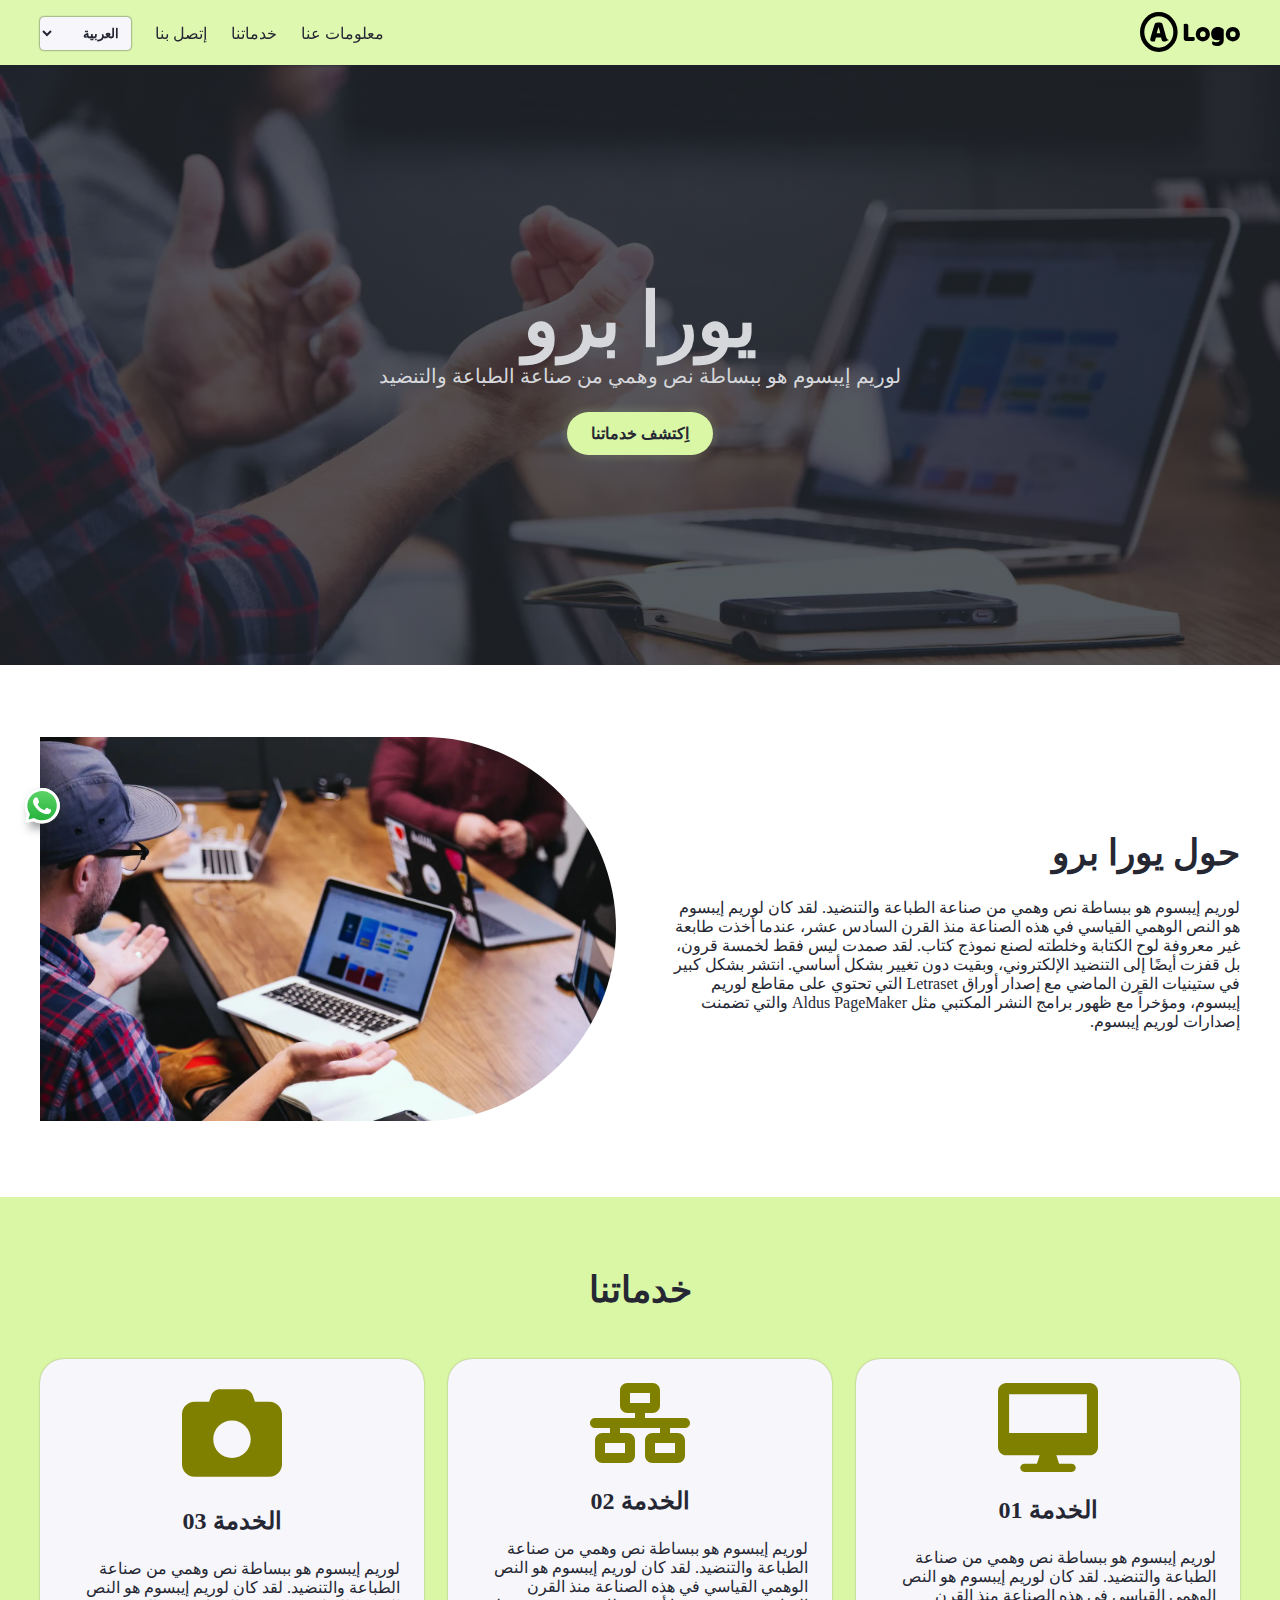
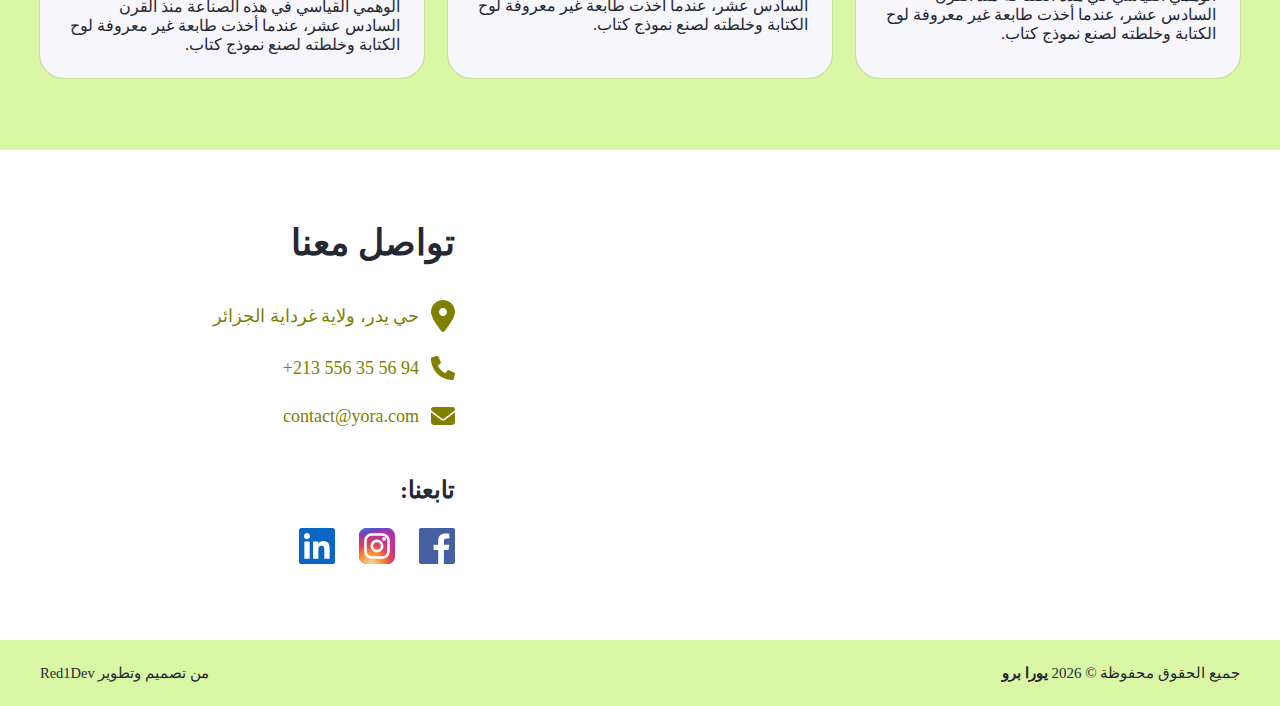
==== ar.html @ f38a099e "setup base tag" ====
<!DOCTYPE html>
<html lang="ar" dir="rtl">
<head>
  <meta charset="UTF-8">
  <base href="https://red1code.github.io/yora-website/">
  <meta name="viewport" content="width=device-width, initial-scale=1.0">
  <meta name="description" content="Yora Pro digital agency official website">
  <link rel="shortcut icon" href="../assets/construction-favicon.svg" type="image/x-icon">
  <link rel="stylesheet" href="../styles/main.css">
  <script src="../js/scripts.js" defer></script>
  <title>يورا برو - وكالة رقمية</title>
</head>
<body>
  
  <header>
    <div class="inside-container">
      <div class="logo">
        <a href="/yora-website/">
          <img src="../assets/logo-placeholder.svg" alt="شعار يورا برو">
        </a>
      </div>
      <nav id="desktopMenu">
        <ul class="rtl">
          <li><a href="#about">معلومات عنا</a></li>
          <li><a href="#services">خدماتنا</a></li>
          <li><a href="#contact">إتصل بنا</a></li>
        </ul>
      </nav>
      <select name="lang" id="lang" onchange="changeLanguage(event)">
        <option value="fr">Français</option>
        <option selected value="ar">العربية</option>
      </select>
      <button type="button" id="toggleMenuBtn" onclick="toggleMobileMenu()">
        <img src="../assets/align-justify.svg" width="20" 
            id="toggleMenu" alt="إيقونة إظهار القائمة">
      </button>
    </div>
  </header>

  <nav id="mobileMenu" class="hide-mobile-menu">
    <ul>
      <li><a href="#about">معلومات عنا</a></li>
      <li><a href="#services">خدماتنا</a></li>
      <li><a href="#contact">إتصل بنا</a></li>
    </ul>
  </nav>

  <main>
    <section class="hero" id="hero">
      <div class="inside-container">
        <h1 id="">يورا برو</h1>
        <p>لوريم إيبسوم هو ببساطة نص وهمي من صناعة الطباعة والتنضيد</p>
        <a href="#services" class="services-CTA-btn">اِكتشف خدماتنا</a>
      </div>
    </section> <!-- hero section END -->
    
    <section class="about" id="about">
      <div class="inside-container">
        <div class="details">
          <h2>حول يورا برو</h2>
          <p>لوريم إيبسوم هو ببساطة نص وهمي من صناعة الطباعة والتنضيد. لقد كان لوريم إيبسوم هو النص الوهمي القياسي في هذه الصناعة منذ القرن السادس عشر، عندما أخذت طابعة غير معروفة لوح الكتابة وخلطته لصنع نموذج كتاب. لقد صمدت ليس فقط لخمسة قرون، بل قفزت أيضًا إلى التنضيد الإلكتروني، وبقيت دون تغيير بشكل أساسي. انتشر بشكل كبير في ستينيات القرن الماضي مع إصدار أوراق Letraset التي تحتوي على مقاطع لوريم إيبسوم، ومؤخراً مع ظهور برامج النشر المكتبي مثل Aldus PageMaker والتي تضمنت إصدارات لوريم إيبسوم.</p>
        </div>
        <div class="picture">
          <img src="../assets/about-photo.webp" class="rtl" alt="الصورة المرفقة بقسم حول يورا برو">
        </div>
      </div>
    </section> <!-- about section END -->

    <section class="services" id="services">
      <div class="inside-container">
        <h2 class="title">خدماتنا</h2>
        <div class="carts">
          <div class="cart">
            <img src="../assets/desktop.svg" alt="الصورة التوضيحية بالخدمة 01">
            <h3>الخدمة 01</h3>
            <p>لوريم إيبسوم هو ببساطة نص وهمي من صناعة الطباعة والتنضيد. لقد كان لوريم إيبسوم هو النص الوهمي القياسي في هذه الصناعة منذ القرن السادس عشر، عندما أخذت طابعة غير معروفة لوح الكتابة وخلطته لصنع نموذج كتاب.</p>
          </div>
          <div class="cart">
            <img src="../assets/network-wired.svg" alt="الصورة التوضيحية بالخدمة 02">
            <h3>الخدمة 02</h3>
            <p>لوريم إيبسوم هو ببساطة نص وهمي من صناعة الطباعة والتنضيد. لقد كان لوريم إيبسوم هو النص الوهمي القياسي في هذه الصناعة منذ القرن السادس عشر، عندما أخذت طابعة غير معروفة لوح الكتابة وخلطته لصنع نموذج كتاب.</p>
          </div>
          <div class="cart">
            <img src="../assets/camera.svg" alt="الصورة التوضيحية بالخدمة 03">
            <h3>الخدمة 03</h3>
            <p>لوريم إيبسوم هو ببساطة نص وهمي من صناعة الطباعة والتنضيد. لقد كان لوريم إيبسوم هو النص الوهمي القياسي في هذه الصناعة منذ القرن السادس عشر، عندما أخذت طابعة غير معروفة لوح الكتابة وخلطته لصنع نموذج كتاب.</p>
          </div>
        </div>
      </div>
    </section> <!-- services section END -->

    <section class="contact" id="contact">
      <div class="inside-container">
        <div class="map" id="map">
          <iframe src="https://www.google.com/maps/embed?pb=!1m18!1m12!1m3!1d3365.747661984055!2d3.694368610875288!3d32.47944047368013!2m3!1f0!2f0!3f0!3m2!1i1024!2i768!4f13.1!3m3!1m2!1s0x126429f1601f3d0f%3A0xca1d050fa0793e!2sYora%20Pro!5e0!3m2!1sen!2sdz!4v1700828442137!5m2!1sen!2sdz" width="100%" height="100%" style="border:0;" allowfullscreen="" loading="lazy" referrerpolicy="no-referrer-when-downgrade"></iframe>
        </div>
        <div class="details">
          <div class="details-inner">
            <h2 class="title">تواصل معنا</h2>
            <div class="adresse info">
              <img src="../assets/location-dot.svg" width="24" alt="إيقونة الموقع">
              <span>حي يدر، ولاية غرداية الجزائر</span>
            </div>
            <div class="phone info">
              <img src="../assets/phone.svg" width="24" alt="إيقونة الهاتف">
              <span dir="ltr">+213 556 35 56 94</span>
            </div>
            <div class="email info">
              <img src="../assets/envelope.svg" width="24" alt="إيقونة الإيمايل">
              <span>contact@yora.com</span>
            </div>
            <div class="follow-us">
              <h3>تابعنا:</h3>
              <div class="sm-icons">
                <a href="#">
                  <img src="../assets/facebook-icon.svg" width="36" 
                      alt="إيقونة الفيسبوك">
                </a>
                <a href="#">
                  <img src="../assets/instagram-icon.svg" width="36" 
                      alt="إيقونة الإنستجرام">
                </a>
                <a href="#">
                  <img src="../assets/linkedin-icon.svg" width="36" 
                      alt="إيقونة لينكدين">
                </a>
              </div>
            </div>
          </div>
        </div>
      </div>
    </section> <!-- contact section END -->
  </main>

  <footer>
    <div class="inside-container">
      <p class="rights">جميع الحقوق محفوظة © <span id="year"></span> <b>يورا برو</b></p>
      <p class="developed-by">من تصميم وتطوير 
        <b><a href="https://github.com/red1code" target="_blank"> Red1Dev</a></b>
      </p>
    </div>
  </footer>

  <a id="goTop" onclick="scrollToTop()" title="إذهب للأعلى">
    <img src="../assets/go-to-top.svg" width="36" height="100%" alt="إيقونة الذهاب للأعلى">
  </a>

  <a id="whatsapp" href="https://wa.me/+213556355694" target="_blank" 
    title="دردش معنا على الواتساب">
    <img src="../assets/whatsapp-icon.svg" width="36" alt="إيقونة الواتساب">
  </a>
</body>
</html>
---- styles/main.css ----
* {
  margin: 0;
  padding: 0;
  box-sizing: border-box;
}

html {
  scroll-behavior: smooth;
}

body {
  min-width: 300px;
  min-height: 100dvh;
  color: #252733;
}

ul,
ol,
li {
  list-style: none;
  color: inherit;
}

a {
  text-decoration: none;
  color: inherit;
}

button {
  outline: none;
  background: transparent;
  border: none;
  color: inherit;
  font-weight: 600;
  padding: 12px 24px;
  cursor: pointer;
}

button:hover {
  filter: brightness(0.9);
}

img {
  max-width: 100%;
}

main {
  position: relative;
}

section {
  padding: 72px 24px;
}

.inside-container {
  max-width: 1200px;
  margin-inline: auto;
}
.inside-container h2 {
  font-size: 36px;
}
.inside-container h3 {
  font-size: 24px;
}

.show-mobile-menu {
  transform: scaleY(1);
  transform-origin: top;
  transition: transform 0.3s ease;
}

.hide-mobile-menu {
  transform: scaleY(0);
  transform-origin: top;
  transition: transform 0.3s ease;
}

#goTop {
  position: fixed;
  bottom: 72px;
  right: 24px;
  z-index: 100;
  cursor: pointer;
  opacity: 0.85;
  border-radius: 50%;
  padding: 0;
  height: max-content;
}
#goTop:hover {
  opacity: 1;
}

#whatsapp {
  position: fixed;
  bottom: 72px;
  left: 24px;
  z-index: 100;
}
#whatsapp:hover {
  filter: brightness(1.1);
}
#whatsapp img {
  -webkit-filter: drop-shadow(5px 5px 5px rgba(33, 37, 43, 0.5));
  filter: drop-shadow(5px 5px 5px rgba(33, 37, 43, 0.5));
}

header {
  height: 65px;
  position: -webkit-sticky;
  position: sticky;
  top: 0;
  padding: 12px 24px;
  background-color: rgba(218, 247, 166, 0.9);
  box-shadow: 0 0 3px 0 #21252B;
  -webkit-box-shadow: 0 0 3px 0 #21252B;
  -moz-box-shadow: 0 0 3px 0 #21252B;
  z-index: 100;
}
header .inside-container {
  display: flex;
  justify-content: space-between;
  align-items: center;
}
header .inside-container .logo {
  max-width: 100px;
  height: max-content;
}
header .inside-container .logo img {
  width: 100%;
}
header .inside-container nav {
  flex: 1;
  margin: 0 24px;
}
header .inside-container nav ul {
  display: flex;
  gap: 24px;
}
header .inside-container nav ul.ltr {
  float: right;
}
header .inside-container nav ul.rtl {
  float: left;
}
header .inside-container nav ul li {
  font-weight: 500;
}
header .inside-container nav ul li:hover {
  color: #808000;
}
header .inside-container select#lang {
  outline: none;
  padding: 8px;
  color: #252733;
  background-color: #F6F6FB;
  font-weight: 600;
  cursor: pointer;
  border: none;
  border-radius: 4px;
  box-shadow: 0 0 2px 0 #21252B;
  -webkit-box-shadow: 0 0 2px 0 #21252B;
  -moz-box-shadow: 0 0 2px 0 #21252B;
}
header .inside-container select#lang:hover {
  filter: brightness(0.9);
}
header .inside-container button {
  padding: 0;
  display: none;
}

#mobileMenu {
  position: fixed;
  top: 65px;
  width: 100%;
  padding: 24px;
  background-color: rgba(246, 246, 251, 0.9);
  box-shadow: 0 0 1px 0 #21252B;
  z-index: 90;
}
#mobileMenu ul {
  display: flex;
  flex-direction: column;
  gap: 24px;
  font-weight: 500;
  color: #252733;
}
#mobileMenu ul li:hover {
  color: #808000;
  transition: 0.3s;
}

section#hero {
  min-height: 600px;
  background: linear-gradient(rgba(33, 37, 43, 0.75), rgba(33, 37, 43, 0.75)), url(../assets/hero-background.webp);
  background-size: cover;
  background-position: center;
  display: flex;
  justify-content: center;
  align-items: center;
}
section#hero .inside-container {
  display: flex;
  flex-direction: column;
  align-items: center;
  color: #D5D7DB;
  text-align: center;
}
section#hero .inside-container h1 {
  font-size: 75px;
}
section#hero .inside-container p {
  font-size: 20px;
  margin-bottom: 24px;
}
section#hero .inside-container a.services-CTA-btn {
  display: block;
  width: max-content;
  padding: 12px 24px;
  background-color: #DAF7A6;
  color: #252733;
  border-radius: 50px;
  font-size: 16px;
  font-weight: 600;
  box-shadow: 0px 0px 5px 5px rgba(218, 247, 166, 0.1);
  -webkit-box-shadow: 0px 0px 5px 5px rgba(218, 247, 166, 0.1);
  -moz-box-shadow: 0px 0px 5px 5px rgba(218, 247, 166, 0.1);
}
section#hero .inside-container a.services-CTA-btn:hover {
  background-color: #fff;
  transition: 0.3s;
}

section#about .inside-container {
  display: flex;
  justify-content: center;
  align-items: center;
  gap: 48px;
  flex-wrap: wrap;
}
section#about .inside-container > div {
  flex: 1;
  min-width: 250px;
}
section#about .inside-container h2 {
  margin-bottom: 24px;
}
section#about .inside-container .picture img.ltr {
  border-radius: 500px 0 0 500px;
}
section#about .inside-container .picture img.rtl {
  border-radius: 0 500px 500px 0;
}

@media screen and (max-width: 600px) {
  section#about h2 {
    text-align: center;
  }
}
section#services {
  background-color: #DAF7A6;
}
section#services .inside-container h2 {
  text-align: center;
  margin-bottom: 48px;
}
section#services .inside-container .carts {
  display: flex;
  gap: 24px;
  justify-content: space-evenly;
  flex-wrap: wrap;
}
section#services .inside-container .carts .cart {
  flex: 1;
  min-width: 250px;
  padding: 24px;
  display: flex;
  flex-direction: column;
  align-items: center;
  gap: 24px;
  background-color: #F6F6FB;
  border-radius: 24px;
  box-shadow: 0 0 2px 0 rgba(0, 0, 0, 0.3);
}
section#services .inside-container .carts .cart img {
  width: 100px;
}
section#services .inside-container .carts .cart:hover {
  background-color: #fff;
  transition: 0.25s;
}

section#contact .inside-container {
  display: flex;
  justify-content: center;
  gap: 24px;
  flex-wrap: wrap;
}
section#contact .inside-container > div {
  flex: 1;
  min-width: 255px;
}
section#contact .inside-container .map {
  margin-block: -72px;
}
section#contact .inside-container .details {
  display: flex;
  justify-content: center;
}
section#contact .inside-container .details .details-inner {
  display: flex;
  flex-direction: column;
  gap: 24px;
}
section#contact .inside-container .details h2 {
  margin-bottom: 12px;
}
section#contact .inside-container .details .info {
  display: flex;
  align-items: center;
  gap: 12px;
}
section#contact .inside-container .details .info span {
  font-size: 18px;
  font-weight: 500;
  color: #808000;
}
section#contact .inside-container .details .follow-us {
  margin-top: 24px;
}
section#contact .inside-container .details .follow-us h3 {
  margin-bottom: 24px;
}
section#contact .inside-container .details .follow-us .sm-icons {
  display: flex;
  align-items: center;
  gap: 24px;
}

footer {
  background-color: #DAF7A6;
  padding: 24px;
  font-size: 15px;
}
footer .inside-container {
  display: flex;
  justify-content: space-between;
  align-items: center;
  gap: 24px;
  flex-wrap: wrap;
}
footer .developed-by {
  font-size: 14.5px;
}
footer .developed-by a {
  font-weight: 500;
}
footer .developed-by a:hover {
  color: #808000;
  transition: 0.3s;
}

@media screen and (max-width: 600px) {
  #desktopMenu {
    display: none;
  }
  #toggleMenuBtn {
    display: block;
  }
  section#contact {
    position: relative;
  }
  section#contact .inside-container {
    flex-direction: column-reverse;
  }
  section#contact .inside-container .details {
    display: block;
    margin-bottom: 300px;
  }
  section#contact .inside-container .details h2 {
    text-align: center;
  }
  section#contact .inside-container .details .sm-icons {
    justify-content: center;
  }
  section#contact .inside-container .map {
    margin: 0;
    height: 300px;
    position: absolute;
    bottom: 0;
    left: 0;
    right: 0;
  }
  footer .inside-container {
    justify-content: center;
    gap: 12px;
  }
}
@media screen and (max-width: 500px) {
  section {
    padding: 48px 24px;
  }
  section h2 {
    font-size: 32px;
  }
  section h3 {
    font-size: 20px;
  }
  section#hero .inside-container h1 {
    font-size: 60px;
  }
}

/*# sourceMappingURL=main.css.map */
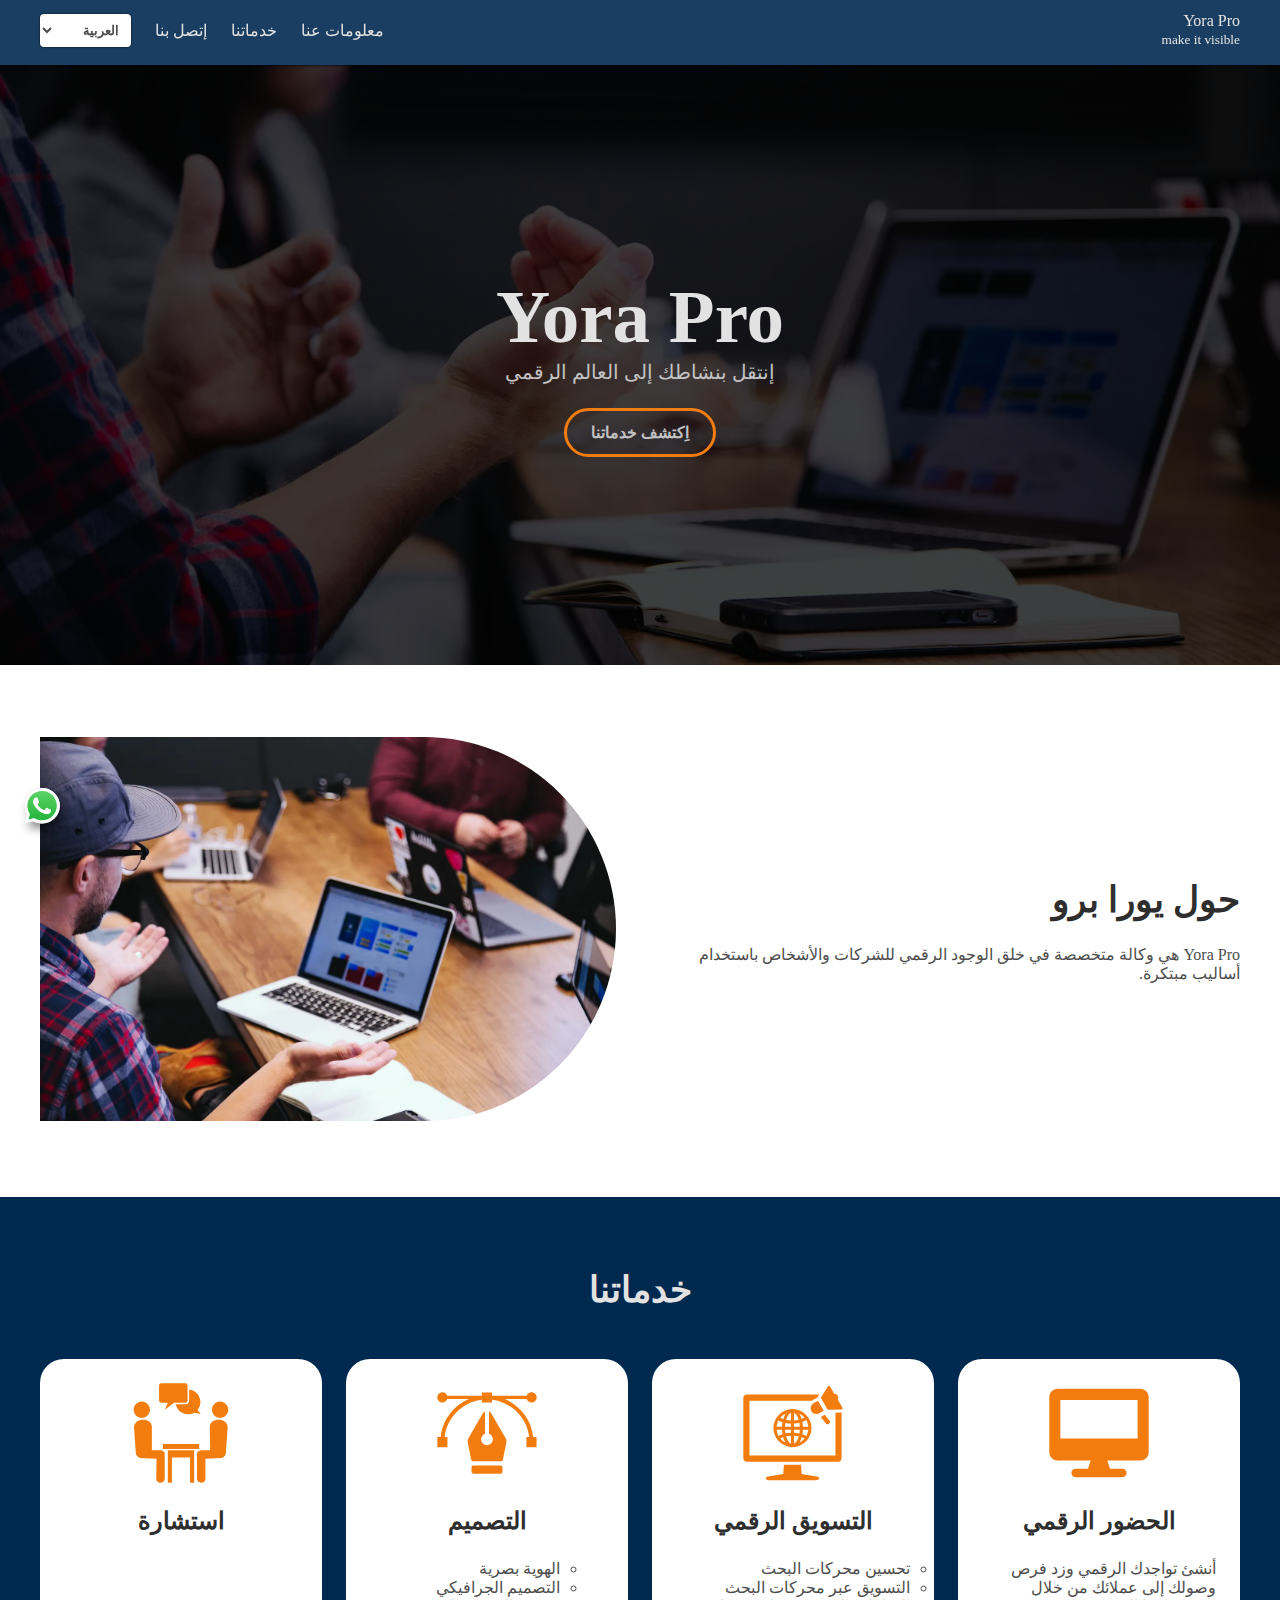
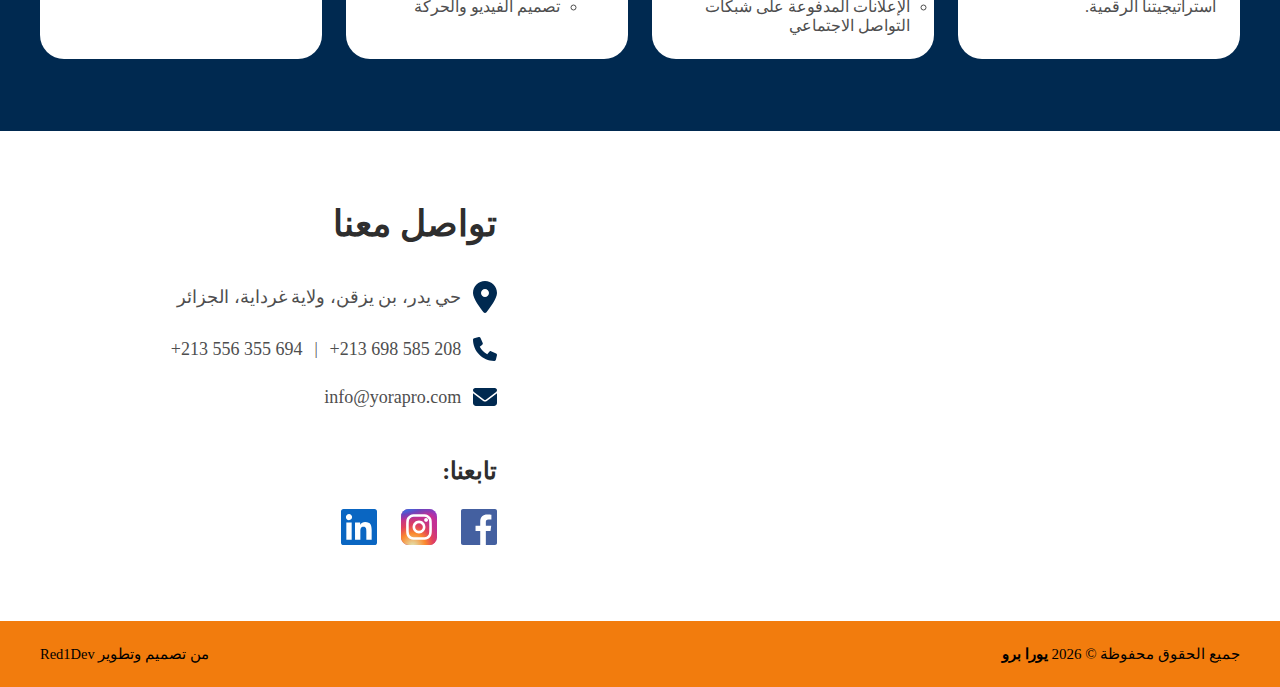
==== commit e7cbc051: "change theme colors & improve some styles" ====
--- a/ar.html
+++ b/ar.html
@@ -2,12 +2,11 @@
 <html lang="ar" dir="rtl">
 <head>
   <meta charset="UTF-8">
-  <base href="https://red1code.github.io/yora-website/">
   <meta name="viewport" content="width=device-width, initial-scale=1.0">
   <meta name="description" content="Yora Pro digital agency official website">
-  <link rel="shortcut icon" href="../assets/construction-favicon.svg" type="image/x-icon">
-  <link rel="stylesheet" href="../styles/main.css">
-  <script src="../js/scripts.js" defer></script>
+  <link rel="shortcut icon" href="./assets/construction-favicon.svg" type="image/x-icon">
+  <link rel="stylesheet" href="./styles/main.css">
+  <script src="./js/scripts.js" defer></script>
   <title>يورا برو - وكالة رقمية</title>
 </head>
 <body>
@@ -16,7 +15,8 @@
     <div class="inside-container">
       <div class="logo">
         <a href="/yora-website/">
-          <img src="../assets/logo-placeholder.svg" alt="شعار يورا برو">
+          Yora Pro <br> <small>make it visible</small>
+          <!-- <img src="./assets/logo-placeholder.svg" alt="شعار يورا برو"> -->
         </a>
       </div>
       <nav id="desktopMenu">
@@ -31,7 +31,7 @@
         <option selected value="ar">العربية</option>
       </select>
       <button type="button" id="toggleMenuBtn" onclick="toggleMobileMenu()">
-        <img src="../assets/align-justify.svg" width="20" 
+        <img src="./assets/align-justify.svg" width="20" 
             id="toggleMenu" alt="إيقونة إظهار القائمة">
       </button>
     </div>
@@ -48,9 +48,9 @@
   <main>
     <section class="hero" id="hero">
       <div class="inside-container">
-        <h1 id="">يورا برو</h1>
-        <p>لوريم إيبسوم هو ببساطة نص وهمي من صناعة الطباعة والتنضيد</p>
-        <a href="#services" class="services-CTA-btn">اِكتشف خدماتنا</a>
+        <h1>Yora Pro</h1>
+        <p>إنتقل بنشاطك إلى العالم الرقمي</p>
+        <a href="#services" class="services-CTA-btn rtl">اِكتشف خدماتنا</a>
       </div>
     </section> <!-- hero section END -->
     
@@ -58,10 +58,10 @@
       <div class="inside-container">
         <div class="details">
           <h2>حول يورا برو</h2>
-          <p>لوريم إيبسوم هو ببساطة نص وهمي من صناعة الطباعة والتنضيد. لقد كان لوريم إيبسوم هو النص الوهمي القياسي في هذه الصناعة منذ القرن السادس عشر، عندما أخذت طابعة غير معروفة لوح الكتابة وخلطته لصنع نموذج كتاب. لقد صمدت ليس فقط لخمسة قرون، بل قفزت أيضًا إلى التنضيد الإلكتروني، وبقيت دون تغيير بشكل أساسي. انتشر بشكل كبير في ستينيات القرن الماضي مع إصدار أوراق Letraset التي تحتوي على مقاطع لوريم إيبسوم، ومؤخراً مع ظهور برامج النشر المكتبي مثل Aldus PageMaker والتي تضمنت إصدارات لوريم إيبسوم.</p>
+          <p>Yora Pro هي وكالة متخصصة في خلق الوجود الرقمي للشركات والأشخاص باستخدام أساليب مبتكرة.</p>
         </div>
         <div class="picture">
-          <img src="../assets/about-photo.webp" class="rtl" alt="الصورة المرفقة بقسم حول يورا برو">
+          <img src="./assets/about-photo.webp" class="rtl" alt="الصورة المرفقة بقسم حول يورا برو">
         </div>
       </div>
     </section> <!-- about section END -->
@@ -71,19 +71,31 @@
         <h2 class="title">خدماتنا</h2>
         <div class="carts">
           <div class="cart">
-            <img src="../assets/desktop.svg" alt="الصورة التوضيحية بالخدمة 01">
-            <h3>الخدمة 01</h3>
-            <p>لوريم إيبسوم هو ببساطة نص وهمي من صناعة الطباعة والتنضيد. لقد كان لوريم إيبسوم هو النص الوهمي القياسي في هذه الصناعة منذ القرن السادس عشر، عندما أخذت طابعة غير معروفة لوح الكتابة وخلطته لصنع نموذج كتاب.</p>
+            <img src="./assets/desktop.svg" alt="Yora Pro first Service description picture">
+            <h3>الحضور الرقمي</h3>
+            <p>أنشئ تواجدك الرقمي وزد فرص وصولك إلى عملائك من خلال استراتيجيتنا الرقمية.</p>
           </div>
           <div class="cart">
-            <img src="../assets/network-wired.svg" alt="الصورة التوضيحية بالخدمة 02">
-            <h3>الخدمة 02</h3>
-            <p>لوريم إيبسوم هو ببساطة نص وهمي من صناعة الطباعة والتنضيد. لقد كان لوريم إيبسوم هو النص الوهمي القياسي في هذه الصناعة منذ القرن السادس عشر، عندما أخذت طابعة غير معروفة لوح الكتابة وخلطته لصنع نموذج كتاب.</p>
+            <img src="./assets/digital-marketing-icon.svg" alt="Yora Pro second Service description picture">
+            <h3>التسويق الرقمي</h3>
+            <ul>
+              <li>تحسين محركات البحث</li>
+              <li>التسويق عبر محركات البحث</li>
+              <li>الإعلانات المدفوعة على شبكات التواصل الاجتماعي</li>
+            </ul>
           </div>
           <div class="cart">
-            <img src="../assets/camera.svg" alt="الصورة التوضيحية بالخدمة 03">
-            <h3>الخدمة 03</h3>
-            <p>لوريم إيبسوم هو ببساطة نص وهمي من صناعة الطباعة والتنضيد. لقد كان لوريم إيبسوم هو النص الوهمي القياسي في هذه الصناعة منذ القرن السادس عشر، عندما أخذت طابعة غير معروفة لوح الكتابة وخلطته لصنع نموذج كتاب.</p>
+            <img src="./assets/design-icon.svg" alt="Yora Pro third Service description picture">
+            <h3>التصميم</h3>
+            <ul>
+              <li>الهوية بصرية</li>
+              <li>التصميم الجرافيكي</li>
+              <li>تصميم الفيديو والحركة</li>
+            </ul>
+          </div>
+          <div class="cart">
+            <img src="./assets/business-consultation-icon.svg" alt="Yora Pro third Service description picture">
+            <h3>استشارة</h3>
           </div>
         </div>
       </div>
@@ -98,30 +110,30 @@
           <div class="details-inner">
             <h2 class="title">تواصل معنا</h2>
             <div class="adresse info">
-              <img src="../assets/location-dot.svg" width="24" alt="إيقونة الموقع">
-              <span>حي يدر، ولاية غرداية الجزائر</span>
+              <img src="./assets/location-dot.svg" width="24" alt="إيقونة الموقع">
+              <span>حي يدر، بن يزقن، ولاية غرداية، الجزائر</span>
             </div>
             <div class="phone info">
-              <img src="../assets/phone.svg" width="24" alt="إيقونة الهاتف">
-              <span dir="ltr">+213 556 35 56 94</span>
+              <img src="./assets/phone.svg" width="24" alt="إيقونة الهاتف">
+              <span dir="ltr">+213 698 585 208</span> | <span dir="ltr">+213 556 355 694</span>
             </div>
             <div class="email info">
-              <img src="../assets/envelope.svg" width="24" alt="إيقونة الإيمايل">
-              <span>contact@yora.com</span>
+              <img src="./assets/envelope.svg" width="24" alt="إيقونة الإيمايل">
+              <span>info@yorapro.com</span>
             </div>
             <div class="follow-us">
               <h3>تابعنا:</h3>
               <div class="sm-icons">
                 <a href="#">
-                  <img src="../assets/facebook-icon.svg" width="36" 
+                  <img src="./assets/facebook-icon.svg" width="36" 
                       alt="إيقونة الفيسبوك">
                 </a>
                 <a href="#">
-                  <img src="../assets/instagram-icon.svg" width="36" 
+                  <img src="./assets/instagram-icon.svg" width="36" 
                       alt="إيقونة الإنستجرام">
                 </a>
                 <a href="#">
-                  <img src="../assets/linkedin-icon.svg" width="36" 
+                  <img src="./assets/linkedin-icon.svg" width="36" 
                       alt="إيقونة لينكدين">
                 </a>
               </div>
@@ -142,12 +154,12 @@
   </footer>
 
   <a id="goTop" onclick="scrollToTop()" title="إذهب للأعلى">
-    <img src="../assets/go-to-top.svg" width="36" height="100%" alt="إيقونة الذهاب للأعلى">
+    <img src="./assets/up-arrow.svg" width="20" height="20" alt="إيقونة الذهاب للأعلى">
   </a>
 
   <a id="whatsapp" href="https://wa.me/+213556355694" target="_blank" 
     title="دردش معنا على الواتساب">
-    <img src="../assets/whatsapp-icon.svg" width="36" alt="إيقونة الواتساب">
+    <img src="./assets/whatsapp-icon.svg" width="36" alt="إيقونة الواتساب">
   </a>
 </body>
 </html>
--- a/styles/main.css
+++ b/styles/main.css
@@ -11,7 +11,7 @@
 body {
   min-width: 300px;
   min-height: 100dvh;
-  color: #252733;
+  color: #4E4E4E;
 }
 
 ul,
@@ -77,14 +77,18 @@
 
 #goTop {
   position: fixed;
-  bottom: 72px;
+  bottom: 48px;
   right: 24px;
   z-index: 100;
   cursor: pointer;
-  opacity: 0.85;
-  border-radius: 50%;
-  padding: 0;
-  height: max-content;
+  opacity: 0.75;
+  width: 36px;
+  height: 36px;
+  background-color: #000;
+  display: flex;
+  justify-content: center;
+  align-items: center;
+  border-radius: 4px;
 }
 #goTop:hover {
   opacity: 1;
@@ -100,8 +104,8 @@
   filter: brightness(1.1);
 }
 #whatsapp img {
-  -webkit-filter: drop-shadow(5px 5px 5px rgba(33, 37, 43, 0.5));
-  filter: drop-shadow(5px 5px 5px rgba(33, 37, 43, 0.5));
+  -webkit-filter: drop-shadow(5px 5px 5px rgba(0, 0, 0, 0.5));
+  filter: drop-shadow(5px 5px 5px rgba(0, 0, 0, 0.5));
 }
 
 header {
@@ -110,10 +114,11 @@
   position: sticky;
   top: 0;
   padding: 12px 24px;
-  background-color: rgba(218, 247, 166, 0.9);
-  box-shadow: 0 0 3px 0 #21252B;
-  -webkit-box-shadow: 0 0 3px 0 #21252B;
-  -moz-box-shadow: 0 0 3px 0 #21252B;
+  background-color: rgba(0, 41, 80, 0.9);
+  color: #E2E2E2;
+  box-shadow: 0 0 3px 0 #000;
+  -webkit-box-shadow: 0 0 3px 0 #000;
+  -moz-box-shadow: 0 0 3px 0 #000;
   z-index: 100;
 }
 header .inside-container {
@@ -146,20 +151,21 @@
   font-weight: 500;
 }
 header .inside-container nav ul li:hover {
-  color: #808000;
+  filter: brightness(1.5);
+  transition: 0.3s;
 }
 header .inside-container select#lang {
   outline: none;
   padding: 8px;
-  color: #252733;
-  background-color: #F6F6FB;
+  color: #4E4E4E;
+  background-color: #ffffff;
   font-weight: 600;
   cursor: pointer;
   border: none;
   border-radius: 4px;
-  box-shadow: 0 0 2px 0 #21252B;
-  -webkit-box-shadow: 0 0 2px 0 #21252B;
-  -moz-box-shadow: 0 0 2px 0 #21252B;
+  box-shadow: 0 0 2px 0 #000000;
+  -webkit-box-shadow: 0 0 2px 0 #000000;
+  -moz-box-shadow: 0 0 2px 0 #000000;
 }
 header .inside-container select#lang:hover {
   filter: brightness(0.9);
@@ -174,8 +180,8 @@
   top: 65px;
   width: 100%;
   padding: 24px;
-  background-color: rgba(246, 246, 251, 0.9);
-  box-shadow: 0 0 1px 0 #21252B;
+  background-color: rgba(255, 255, 255, 0.9);
+  box-shadow: 0 0 1px 0 #000000;
   z-index: 90;
 }
 #mobileMenu ul {
@@ -183,16 +189,16 @@
   flex-direction: column;
   gap: 24px;
   font-weight: 500;
-  color: #252733;
+  color: #4E4E4E;
 }
 #mobileMenu ul li:hover {
-  color: #808000;
+  color: #002950;
   transition: 0.3s;
 }
 
 section#hero {
   min-height: 600px;
-  background: linear-gradient(rgba(33, 37, 43, 0.75), rgba(33, 37, 43, 0.75)), url(../assets/hero-background.webp);
+  background: linear-gradient(rgba(0, 0, 0, 0.75), rgba(0, 0, 0, 0.75)), url(../assets/hero-background.webp);
   background-size: cover;
   background-position: center;
   display: flex;
@@ -203,32 +209,44 @@
   display: flex;
   flex-direction: column;
   align-items: center;
-  color: #D5D7DB;
   text-align: center;
 }
 section#hero .inside-container h1 {
   font-size: 75px;
+  color: #E2E2E2;
 }
 section#hero .inside-container p {
   font-size: 20px;
+  color: #C2C2C2;
   margin-bottom: 24px;
 }
 section#hero .inside-container a.services-CTA-btn {
   display: block;
   width: max-content;
   padding: 12px 24px;
-  background-color: #DAF7A6;
-  color: #252733;
+  border: 3px solid #F27C0D;
   border-radius: 50px;
   font-size: 16px;
   font-weight: 600;
-  box-shadow: 0px 0px 5px 5px rgba(218, 247, 166, 0.1);
-  -webkit-box-shadow: 0px 0px 5px 5px rgba(218, 247, 166, 0.1);
-  -moz-box-shadow: 0px 0px 5px 5px rgba(218, 247, 166, 0.1);
+  color: #C2C2C2;
+  background: linear-gradient(to right, #F27C0D 50%, rgba(242, 124, 13, 0) 50%);
+  background-size: 200% 100%;
+  background-position: right bottom;
+  transition: all 0.5s ease-out;
 }
 section#hero .inside-container a.services-CTA-btn:hover {
-  background-color: #fff;
-  transition: 0.3s;
+  color: #000000;
+  background-position: left bottom;
+}
+section#hero .inside-container a.services-CTA-btn.rtl {
+  background: linear-gradient(to left, #F27C0D 50%, rgba(242, 124, 13, 0) 50%);
+  background-size: 200% 100%;
+  background-position: left bottom;
+  transition: all 0.5s ease-out;
+}
+section#hero .inside-container a.services-CTA-btn.rtl:hover {
+  color: #000000;
+  background-position: right bottom;
 }
 
 section#about .inside-container {
@@ -244,6 +262,10 @@
 }
 section#about .inside-container h2 {
   margin-bottom: 24px;
+  color: #2E2E2E;
+}
+section#about .inside-container p {
+  color: #4E4E4E;
 }
 section#about .inside-container .picture img.ltr {
   border-radius: 500px 0 0 500px;
@@ -258,10 +280,11 @@
   }
 }
 section#services {
-  background-color: #DAF7A6;
+  background-color: #002950;
 }
 section#services .inside-container h2 {
   text-align: center;
+  color: #E2E2E2;
   margin-bottom: 48px;
 }
 section#services .inside-container .carts {
@@ -278,16 +301,27 @@
   flex-direction: column;
   align-items: center;
   gap: 24px;
-  background-color: #F6F6FB;
+  background-color: #ffffff;
   border-radius: 24px;
-  box-shadow: 0 0 2px 0 rgba(0, 0, 0, 0.3);
+}
+section#services .inside-container .carts .cart:hover {
+  box-shadow: 0 0 10px 3px rgba(242, 124, 13, 0.55);
+  -webkit-box-shadow: 0 0 10px 3px rgba(242, 124, 13, 0.55);
+  -moz-box-shadow: 0 0 10px 3px rgba(242, 124, 13, 0.55);
+  transition: 0.25s;
 }
 section#services .inside-container .carts .cart img {
   width: 100px;
 }
-section#services .inside-container .carts .cart:hover {
-  background-color: #fff;
-  transition: 0.25s;
+section#services .inside-container .carts .cart h3 {
+  color: #2E2E2E;
+}
+section#services .inside-container .carts .cart p,
+section#services .inside-container .carts .cart ul {
+  color: #4E4E4E;
+}
+section#services .inside-container .carts .cart li {
+  list-style: circle;
 }
 
 section#contact .inside-container {
@@ -295,6 +329,7 @@
   justify-content: center;
   gap: 24px;
   flex-wrap: wrap;
+  color: #4E4E4E;
 }
 section#contact .inside-container > div {
   flex: 1;
@@ -314,6 +349,7 @@
 }
 section#contact .inside-container .details h2 {
   margin-bottom: 12px;
+  color: #2E2E2E;
 }
 section#contact .inside-container .details .info {
   display: flex;
@@ -323,22 +359,27 @@
 section#contact .inside-container .details .info span {
   font-size: 18px;
   font-weight: 500;
-  color: #808000;
 }
 section#contact .inside-container .details .follow-us {
   margin-top: 24px;
 }
 section#contact .inside-container .details .follow-us h3 {
   margin-bottom: 24px;
+  color: #2E2E2E;
 }
 section#contact .inside-container .details .follow-us .sm-icons {
   display: flex;
   align-items: center;
   gap: 24px;
 }
+section#contact .inside-container .details .follow-us .sm-icons > a:hover {
+  filter: brightness(0.75);
+  transition: 0.3s;
+}
 
 footer {
-  background-color: #DAF7A6;
+  background-color: #F27C0D;
+  color: #000;
   padding: 24px;
   font-size: 15px;
 }
@@ -356,7 +397,7 @@
   font-weight: 500;
 }
 footer .developed-by a:hover {
-  color: #808000;
+  color: #fff;
   transition: 0.3s;
 }
 
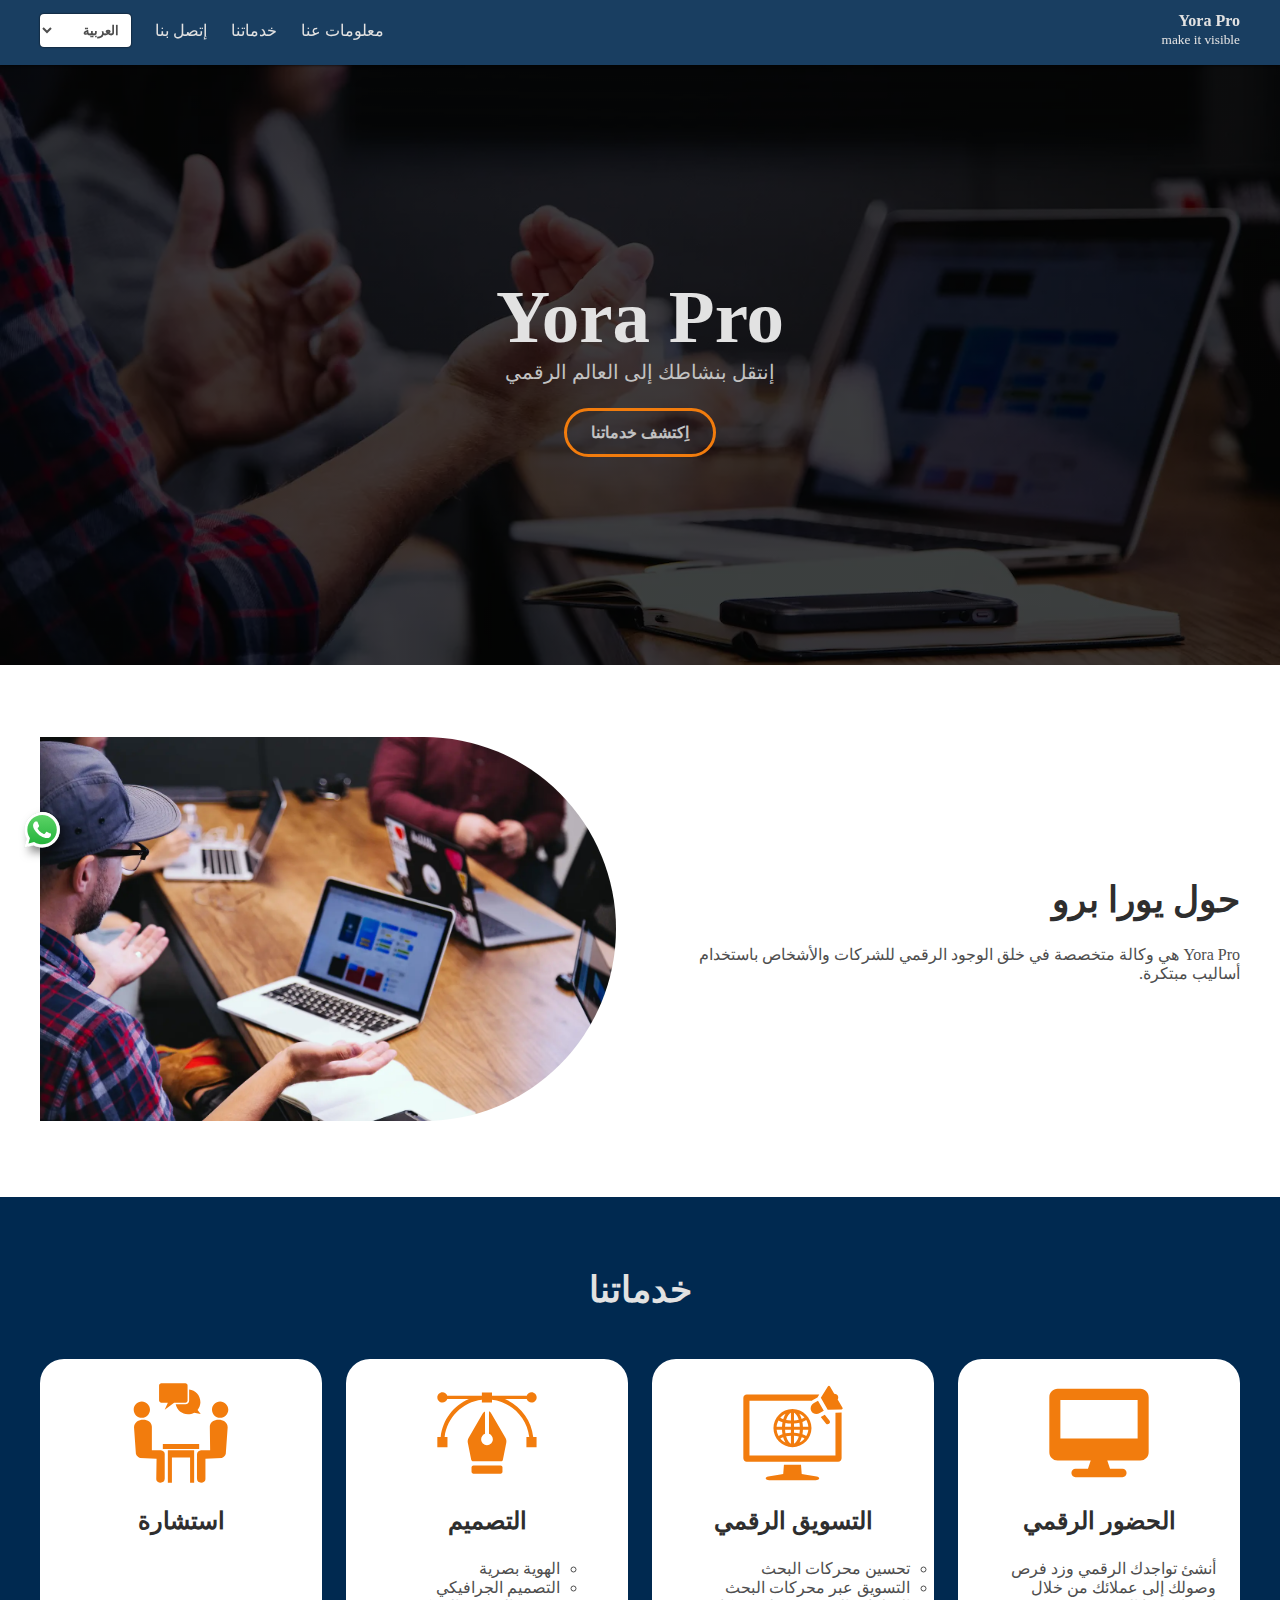
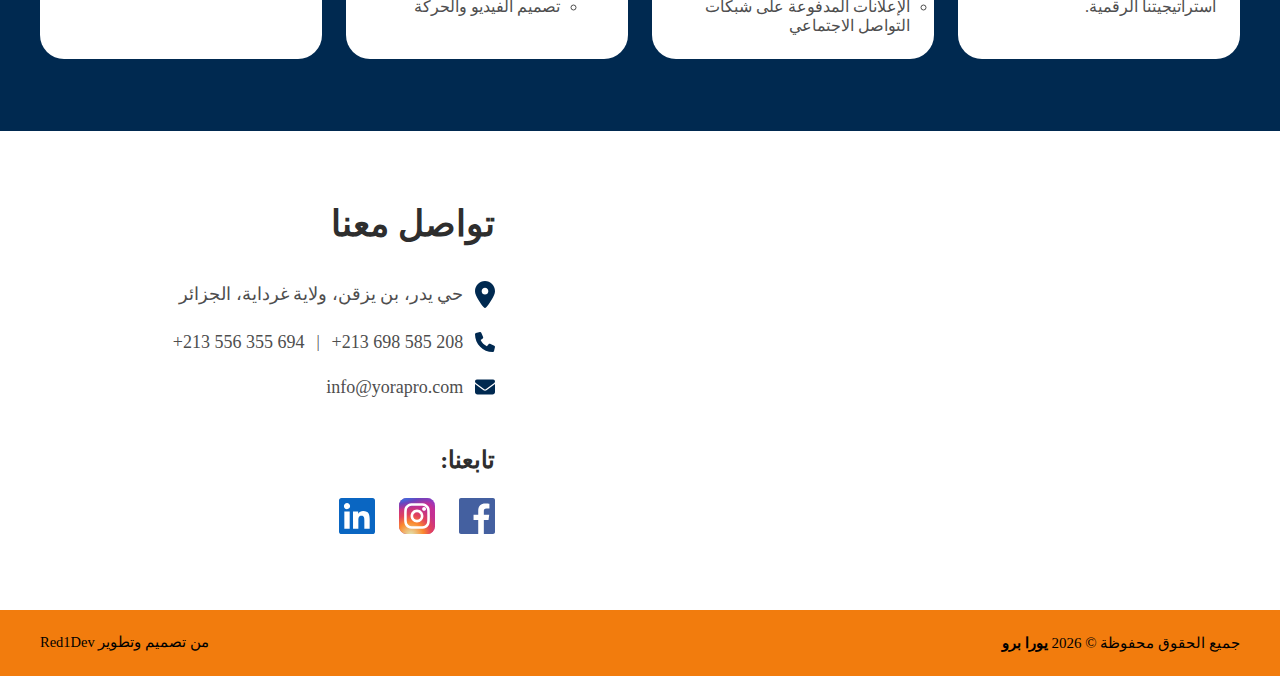
==== commit 7b1a248d: "fix some styles" ====
--- a/ar.html
+++ b/ar.html
@@ -15,7 +15,7 @@
     <div class="inside-container">
       <div class="logo">
         <a href="/yora-website/">
-          Yora Pro <br> <small>make it visible</small>
+          <b>Yora Pro</b> <br> <small>make it visible</small>
           <!-- <img src="./assets/logo-placeholder.svg" alt="شعار يورا برو"> -->
         </a>
       </div>
@@ -110,15 +110,15 @@
           <div class="details-inner">
             <h2 class="title">تواصل معنا</h2>
             <div class="adresse info">
-              <img src="./assets/location-dot.svg" width="24" alt="إيقونة الموقع">
+              <img src="./assets/location-dot.svg" width="20" alt="إيقونة الموقع">
               <span>حي يدر، بن يزقن، ولاية غرداية، الجزائر</span>
             </div>
             <div class="phone info">
-              <img src="./assets/phone.svg" width="24" alt="إيقونة الهاتف">
+              <img src="./assets/phone.svg" width="20" alt="إيقونة الهاتف">
               <span dir="ltr">+213 698 585 208</span> | <span dir="ltr">+213 556 355 694</span>
             </div>
             <div class="email info">
-              <img src="./assets/envelope.svg" width="24" alt="إيقونة الإيمايل">
+              <img src="./assets/envelope.svg" width="20" alt="إيقونة الإيمايل">
               <span>info@yorapro.com</span>
             </div>
             <div class="follow-us">
--- a/styles/main.css
+++ b/styles/main.css
@@ -96,7 +96,7 @@
 
 #whatsapp {
   position: fixed;
-  bottom: 72px;
+  bottom: 48px;
   left: 24px;
   z-index: 100;
 }
@@ -355,10 +355,15 @@
   display: flex;
   align-items: center;
   gap: 12px;
+  flex-wrap: wrap;
 }
 section#contact .inside-container .details .info span {
   font-size: 18px;
   font-weight: 500;
+}
+section#contact .inside-container .details .phone span,
+section#contact .inside-container .details .email span {
+  white-space: nowrap;
 }
 section#contact .inside-container .details .follow-us {
   margin-top: 24px;
